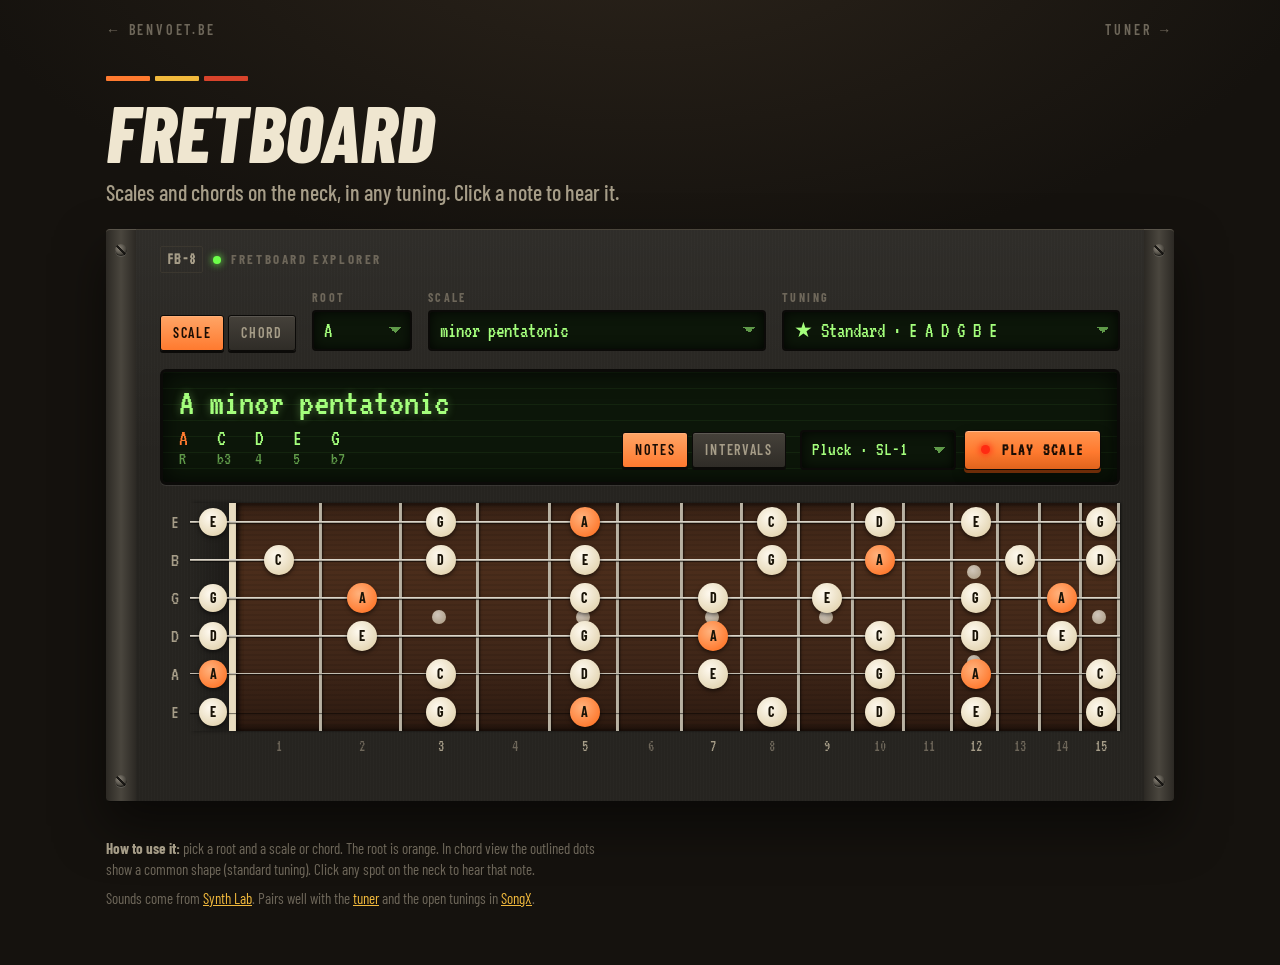
==== fretboard/index.html @ 1228a7b5 "Add Tuner and Fretboard explorer; link them from the rack and SongX - tuner/: TU-6 mic tuner with ne" ====
<!doctype html>
<html lang="en">
<head>
  <meta charset="utf-8" />
  <meta name="viewport" content="width=device-width, initial-scale=1" />
  <title>Fretboard — Ben Voet</title>
  <meta name="description" content="Scales and chords on a guitar neck, in any tuning. Click a note to hear it, play the scale or strum the chord." />
  <meta name="theme-color" content="#15120e" />
  <link rel="icon" href="data:image/svg+xml,%3Csvg xmlns='http://www.w3.org/2000/svg' viewBox='0 0 32 32'%3E%3Crect width='32' height='32' rx='6' fill='%2315120e'/%3E%3Cpath d='M4 22 L11 8 L11 22 L18 8 L18 22 L25 8' fill='none' stroke='%23ff7a2f' stroke-width='3' stroke-linejoin='round'/%3E%3C/svg%3E" />
  <link rel="preconnect" href="https://fonts.googleapis.com" />
  <link rel="preconnect" href="https://fonts.gstatic.com" crossorigin />
  <link href="https://fonts.googleapis.com/css2?family=Barlow+Condensed:ital,wght@0,500;0,600;0,700;1,700;1,800&family=VT323&display=swap" rel="stylesheet" />
  <link rel="stylesheet" href="../css/tools.css" />
  <link rel="stylesheet" href="../css/fretboard.css" />
</head>
<body>
  <div class="room">
    <header class="top">
      <a href="../">← benvoet.be</a>
      <a href="../tuner/">Tuner →</a>
    </header>

    <section class="intro">
      <div class="stripes" aria-hidden="true"><i></i><i></i><i></i></div>
      <h1 class="intro__title">Fretboard</h1>
      <p class="intro__lead">Scales and chords on the neck, in any tuning. Click a note to hear it.</p>
    </section>

    <div class="device">
      <div class="ear" aria-hidden="true"><i></i><i></i></div>
      <div class="device__face">
        <div class="device__label">
          <span class="device__model">FB-8</span>
          <span class="led is-on" aria-hidden="true"></span>
          <span>Fretboard explorer</span>
        </div>

        <div class="controls">
          <div class="seg" role="group" aria-label="Show">
            <button type="button" class="chip" data-mode="scale" aria-pressed="true">Scale</button>
            <button type="button" class="chip" data-mode="chord" aria-pressed="false">Chord</button>
          </div>
          <label class="field">
            <span class="field__label">Root</span>
            <select class="select" id="root"></select>
          </label>
          <label class="field field--grow">
            <span class="field__label" id="type-label">Scale</span>
            <select class="select" id="type"></select>
          </label>
          <label class="field field--grow">
            <span class="field__label">Tuning</span>
            <select class="select" id="tuning"></select>
          </label>
        </div>

        <div class="readout">
          <div class="readout__main">
            <h2 class="readout__name" id="name">A minor pentatonic</h2>
            <table class="readout__notes" aria-label="Notes and intervals">
              <tbody>
                <tr id="row-notes"></tr>
                <tr id="row-ivs"></tr>
              </tbody>
            </table>
          </div>
          <div class="readout__side">
            <div class="seg" role="group" aria-label="Labels on the neck">
              <button type="button" class="chip" data-labels="notes" aria-pressed="true">Notes</button>
              <button type="button" class="chip" data-labels="intervals" aria-pressed="false">Intervals</button>
            </div>
            <div class="play">
              <select class="select select--small" id="sound" aria-label="Sound"></select>
              <button type="button" class="power-btn power-btn--small" id="play">
                <span class="power-btn__led" aria-hidden="true"></span>
                <span id="play-text">Play</span>
              </button>
            </div>
          </div>
        </div>

        <div class="neck-scroll" id="neck-scroll">
          <div class="neck" id="neck" role="group" aria-label="Guitar neck"></div>
        </div>
        <p class="neck-hint" aria-hidden="true">← Swipe the neck →</p>

        <div class="extras">
          <section class="diatonic" id="diatonic" aria-labelledby="diatonic-title">
            <h3 class="extras__title" id="diatonic-title">Chords in this key</h3>
            <div class="diatonic__chips" id="diatonic-chips"></div>
          </section>
          <section class="shape" id="shape" aria-labelledby="shape-title" hidden>
            <h3 class="extras__title" id="shape-title">Common shape</h3>
            <div class="shape__body">
              <div id="shape-svg"></div>
              <p class="shape__note" id="shape-note"></p>
            </div>
          </section>
        </div>
      </div>
      <div class="ear" aria-hidden="true"><i></i><i></i></div>
    </div>

    <footer class="foot">
      <p>
        <strong>How to use it:</strong> pick a root and a scale or chord. The root is orange.
        In chord view the outlined dots show a common shape (standard tuning).
        Click any spot on the neck to hear that note.
      </p>
      <p>
        Sounds come from <a href="../lab/">Synth Lab</a>. Pairs well with the <a href="../tuner/">tuner</a>
        and the open tunings in <a href="../songx/">SongX</a>.
      </p>
    </footer>
  </div>

  <script type="module" src="../js/fretboard.js"></script>
</body>
</html>
---- css/tools.css ----
/* ───────────────────────────────────────────────────────────────────────
   Shared base for the small tool pages (tuner/, fretboard/).
   Same palette and materials as the landing page and Synth Lab.
   ─────────────────────────────────────────────────────────────────────── */

:root {
  --room: #15120e;
  --panel: #262420;
  --panel-2: #2e2b26;
  --edge: #3b372f;
  --ink: #efe6d0;
  --ink-dim: #a69d88;
  --ink-faint: #6e675a;
  --orange: #ff7a2f;
  --mustard: #f1b93c;
  --red: #d8432b;
  --green: #6dff4a;
  --lcd-bg: #0c1609;
  --lcd-fg: #a4ff7c;
  --lcd-dim: #5f9a49;
  --metal-1: #4a463e;
  --metal-2: #2c2924;
  --font-panel: 'Barlow Condensed', 'Arial Narrow', 'Roboto Condensed', sans-serif;
  --font-lcd: 'VT323', ui-monospace, 'Consolas', monospace;
  color-scheme: dark;
}

*,
*::before,
*::after {
  box-sizing: border-box;
}

html {
  -webkit-text-size-adjust: 100%;
}

body {
  margin: 0;
  min-height: 100vh;
  background:
    radial-gradient(1000px 520px at 50% -10%, #2c241b 0%, transparent 70%),
    var(--room);
  color: var(--ink);
  font-family: var(--font-panel);
  font-size: 17px;
  line-height: 1.4;
}

button,
select {
  font: inherit;
}

a {
  color: var(--mustard);
}

.sr-only {
  position: absolute;
  width: 1px;
  height: 1px;
  overflow: hidden;
  clip: rect(0 0 0 0);
  white-space: nowrap;
}

.room {
  max-width: 1100px;
  margin: 0 auto;
  padding: 20px 16px 48px;
}

.top {
  display: flex;
  justify-content: space-between;
  gap: 16px;
}

.top a {
  color: var(--ink-faint);
  font-size: 14px;
  font-weight: 600;
  letter-spacing: 0.2em;
  text-decoration: none;
  text-transform: uppercase;
}

.top a:hover,
.top a:focus-visible {
  color: var(--ink);
}

/* ── Intro ─────────────────────────────────────────────────────────── */

.intro {
  padding: 36px 0 22px;
}

.stripes {
  display: flex;
  gap: 5px;
  margin-bottom: 12px;
}

.stripes i {
  width: 44px;
  height: 5px;
  border-radius: 1px;
}

.stripes i:nth-child(1) { background: var(--orange); }
.stripes i:nth-child(2) { background: var(--mustard); }
.stripes i:nth-child(3) { background: var(--red); }

.intro__title {
  margin: 0;
  font-size: clamp(44px, 9vw, 80px);
  font-style: italic;
  font-weight: 800;
  line-height: 0.95;
  text-transform: uppercase;
}

.intro__lead {
  margin: 8px 0 0;
  color: var(--ink-dim);
  font-size: 22px;
  font-weight: 500;
}

/* ── Rack unit ─────────────────────────────────────────────────────── */

.device {
  display: flex;
  border-radius: 4px;
  box-shadow: 0 24px 50px rgba(0, 0, 0, 0.5);
}

.ear {
  flex: 0 0 30px;
  display: flex;
  flex-direction: column;
  justify-content: space-between;
  align-items: center;
  padding: 14px 0;
  background: linear-gradient(90deg, var(--metal-2), var(--metal-1) 50%, var(--metal-2));
  border-top: 1px solid #5a554b;
  border-bottom: 1px solid #0b0a08;
}

.ear:first-child { border-radius: 4px 0 0 4px; }
.ear:last-child { border-radius: 0 4px 4px 0; }

.ear i {
  width: 12px;
  height: 12px;
  border-radius: 50%;
  background:
    linear-gradient(45deg, transparent 44%, #1a1815 44% 56%, transparent 56%),
    radial-gradient(circle at 35% 35%, #8b857a, #3d3a33 70%);
  box-shadow: 0 1px 0 rgba(255, 255, 255, 0.12), inset 0 -1px 1px rgba(0, 0, 0, 0.5);
}

.device__face {
  flex: 1;
  min-width: 0;
  padding: 16px 24px 24px;
  background:
    linear-gradient(180deg, rgba(255, 255, 255, 0.045), transparent 40%),
    repeating-linear-gradient(90deg, rgba(255, 255, 255, 0.012) 0 1px, transparent 1px 3px),
    var(--panel);
  border-top: 1px solid #4a453b;
  border-bottom: 1px solid #0b0a08;
}

.device__label {
  display: flex;
  align-items: center;
  gap: 10px;
  margin-bottom: 16px;
  color: var(--ink-faint);
  font-size: 13px;
  font-weight: 700;
  letter-spacing: 0.2em;
  text-transform: uppercase;
}

.device__model {
  padding: 1px 6px;
  border: 1px solid var(--edge);
  border-radius: 2px;
  color: var(--ink-dim);
  font-family: var(--font-lcd);
  font-size: 16px;
  letter-spacing: 0.08em;
}

.led {
  width: 8px;
  height: 8px;
  flex: none;
  border-radius: 50%;
  background: #3a1a12;
}

.led.is-on {
  background: var(--green);
  box-shadow: 0 0 6px 2px rgba(109, 255, 74, 0.5);
}

/* ── Controls ──────────────────────────────────────────────────────── */

.power-btn {
  display: inline-flex;
  align-items: center;
  gap: 12px;
  min-height: 48px;
  padding: 8px 22px;
  border: 1px solid #0b0a08;
  border-radius: 4px;
  background: linear-gradient(180deg, #ff9550, var(--orange) 55%, #e0631c);
  box-shadow:
    0 1px 0 rgba(255, 255, 255, 0.35) inset,
    0 4px 0 #6d2c08,
    0 8px 18px rgba(0, 0, 0, 0.45);
  color: #1a0d04;
  font-size: 18px;
  font-weight: 700;
  letter-spacing: 0.14em;
  text-transform: uppercase;
  cursor: pointer;
  transition: transform 60ms, box-shadow 60ms;
}

.power-btn:hover {
  background: linear-gradient(180deg, #ffa566, #ff8a45 55%, #ea6d24);
}

.power-btn:active {
  transform: translateY(3px);
  box-shadow:
    0 1px 0 rgba(255, 255, 255, 0.35) inset,
    0 1px 0 #6d2c08,
    0 3px 8px rgba(0, 0, 0, 0.45);
}

.power-btn__led {
  width: 9px;
  height: 9px;
  border-radius: 50%;
  background: #3a1a12;
}

.power-btn[aria-pressed='true'] .power-btn__led {
  background: #ff2a12;
  box-shadow: 0 0 6px 2px rgba(255, 42, 18, 0.7);
}

.chip {
  min-height: 36px;
  padding: 4px 12px;
  border: 1px solid #0b0a08;
  border-radius: 3px;
  background: linear-gradient(180deg, #45413a, #2f2c27);
  box-shadow: 0 1px 0 rgba(255, 255, 255, 0.12) inset, 0 2px 0 #0b0a08;
  color: var(--ink-dim);
  font: 600 14px var(--font-panel);
  letter-spacing: 0.12em;
  text-transform: uppercase;
  cursor: pointer;
}

.chip:hover {
  color: var(--ink);
}

.chip:active {
  transform: translateY(1px);
}

.chip.is-on,
.chip[aria-pressed='true'] {
  color: #1a0d04;
  background: linear-gradient(180deg, #ffa566, var(--orange));
}

.field {
  display: flex;
  flex-direction: column;
  gap: 4px;
  min-width: 0;
}

.field__label {
  color: var(--ink-faint);
  font-size: 12px;
  font-weight: 700;
  letter-spacing: 0.2em;
  text-transform: uppercase;
}

.select {
  min-height: 40px;
  max-width: 100%;
  padding: 4px 30px 4px 10px;
  border: 2px solid #0b0a08;
  border-radius: 4px;
  background:
    linear-gradient(45deg, transparent 50%, var(--lcd-dim) 50%) calc(100% - 15px) 50% / 6px 6px no-repeat,
    linear-gradient(-45deg, transparent 50%, var(--lcd-dim) 50%) calc(100% - 9px) 50% / 6px 6px no-repeat,
    var(--lcd-bg);
  box-shadow: inset 0 0 12px rgba(0, 0, 0, 0.8);
  color: var(--lcd-fg);
  font-family: var(--font-lcd);
  font-size: 21px;
  appearance: none;
  cursor: pointer;
}

.select option,
.select optgroup {
  background: #0c1609;
  color: var(--lcd-fg);
}

.chip:focus-visible,
.power-btn:focus-visible,
.select:focus-visible,
button:focus-visible,
a:focus-visible {
  outline: 2px solid var(--mustard);
  outline-offset: 2px;
}

/* ── Footer ────────────────────────────────────────────────────────── */

.foot {
  margin-top: 36px;
  color: var(--ink-faint);
  font-size: 15px;
}

.foot p {
  max-width: 70ch;
  margin: 0 0 8px;
}

.foot strong {
  color: var(--ink-dim);
}

@media (max-width: 600px) {
  .ear {
    flex-basis: 16px;
  }

  .ear i {
    width: 8px;
    height: 8px;
  }

  .device__face {
    padding: 14px 14px 18px;
  }
}

@media (prefers-reduced-motion: reduce) {
  *,
  *::before,
  *::after {
    transition: none !important;
    animation: none !important;
  }
}
---- css/fretboard.css ----
/* FB-8 fretboard explorer. */

.controls {
  display: flex;
  flex-wrap: wrap;
  align-items: flex-end;
  gap: 12px 16px;
}

.field--grow {
  flex: 1 1 200px;
}

.seg {
  display: flex;
  gap: 4px;
}

.select--small {
  min-height: 40px;
  font-size: 19px;
}

/* ── Readout ───────────────────────────────────────────────────────── */

.readout {
  display: flex;
  flex-wrap: wrap;
  justify-content: space-between;
  align-items: flex-end;
  gap: 14px 24px;
  margin: 18px 0 14px;
  padding: 12px 16px;
  border: 3px solid #0b0a08;
  border-radius: 6px;
  background:
    linear-gradient(rgba(140, 255, 110, 0.06) 1px, transparent 1px) 0 0 / 100% 16px,
    var(--lcd-bg);
  box-shadow: inset 0 0 22px rgba(0, 0, 0, 0.8), 0 1px 0 rgba(255, 255, 255, 0.08);
  font-family: var(--font-lcd);
}

.readout__main {
  min-width: 0;
}

.readout__name {
  margin: 0 0 4px;
  color: var(--lcd-fg);
  font-size: clamp(28px, 4vw, 38px);
  font-weight: 400;
  line-height: 1;
  text-shadow: 0 0 8px rgba(164, 255, 124, 0.4);
}

.readout__notes {
  border-collapse: collapse;
  font-size: 22px;
}

.readout__notes td {
  min-width: 38px;
  padding: 0 8px 0 0;
  color: var(--lcd-fg);
  line-height: 1.1;
}

#row-ivs td {
  color: var(--lcd-dim);
  font-size: 18px;
}

.readout__notes td.is-root {
  color: var(--orange);
}

.readout__side {
  display: flex;
  flex-wrap: wrap;
  align-items: center;
  gap: 10px 14px;
}

.play {
  display: flex;
  gap: 8px;
  align-items: center;
}

.power-btn--small {
  min-height: 40px;
  white-space: nowrap;
  padding: 6px 16px;
  font-size: 16px;
  box-shadow:
    0 1px 0 rgba(255, 255, 255, 0.35) inset,
    0 3px 0 #6d2c08,
    0 6px 12px rgba(0, 0, 0, 0.4);
}

.power-btn--small .power-btn__led {
  background: #ff2a12;
  box-shadow: 0 0 6px 2px rgba(255, 42, 18, 0.7);
}

/* ── Neck ──────────────────────────────────────────────────────────── */

.neck-scroll {
  overflow-x: auto;
  margin: 0 -6px;
  padding: 4px 6px 10px;
  scrollbar-color: var(--edge) transparent;
}

.neck {
  display: grid;
  grid-template-rows: repeat(6, 38px) 24px;
  min-width: 880px;
}

.neck__board {
  grid-row: 1 / 7;
  grid-column: 3 / -1;
  border-radius: 0 3px 3px 0;
  background:
    repeating-linear-gradient(0deg, rgba(0, 0, 0, 0.08) 0 2px, transparent 2px 5px),
    linear-gradient(180deg, #3a2316, #4b2d1b 30%, #3f2618 70%, #2d1a10);
  box-shadow: inset 0 3px 6px rgba(0, 0, 0, 0.5), inset 0 -3px 6px rgba(0, 0, 0, 0.5);
}

.neck__nut {
  grid-row: 1 / 7;
  grid-column: 2;
  border-right: 7px solid #e8dcc0;
  background: linear-gradient(90deg, transparent, rgba(0, 0, 0, 0.25));
  box-shadow: 3px 0 4px rgba(0, 0, 0, 0.45);
}

.neck__fret {
  grid-row: 1 / 7;
  display: flex;
  flex-direction: column;
  justify-content: center;
  align-items: center;
  gap: 76px;
  border-right: 3px solid #b9b2a3;
  box-shadow: 1px 0 2px rgba(0, 0, 0, 0.6);
}

.neck__fret i {
  width: 14px;
  height: 14px;
  border-radius: 50%;
  background: radial-gradient(circle at 40% 35%, #fffaf0, #d9cfb8 70%);
  opacity: 0.75;
}

.neck__string {
  grid-column: 2 / -1;
  align-self: center;
  height: var(--gauge);
  background: linear-gradient(180deg, #f4efe4, #8f897c);
  box-shadow: 0 1px 1px rgba(0, 0, 0, 0.6);
  pointer-events: none;
}

.neck__open {
  grid-column: 1;
  display: grid;
  place-items: center;
  color: var(--ink-dim);
  font-family: var(--font-lcd);
  font-size: 20px;
}

.neck__num {
  grid-row: 7;
  padding-top: 4px;
  color: var(--ink-faint);
  font-family: var(--font-lcd);
  font-size: 16px;
  text-align: center;
}

.neck__num.is-marked {
  color: var(--ink-dim);
}

/* Each string × fret is a button. */
.spot {
  position: relative;
  z-index: 1;
  display: grid;
  place-items: center;
  min-width: 0;
  padding: 0;
  border: 0;
  background: none;
  cursor: pointer;
}

.spot__dot {
  display: grid;
  place-items: center;
  width: 30px;
  height: 30px;
  border-radius: 50%;
  color: #1a1408;
  font-family: var(--font-panel);
  font-size: 14px;
  font-weight: 700;
  line-height: 1;
  opacity: 0;
  transform: scale(0.6);
  transition: transform 0.12s ease, opacity 0.12s ease;
}

.spot:hover .spot__dot {
  opacity: 0.35;
  transform: scale(0.7);
  background: var(--ink);
}

.spot.is-in .spot__dot {
  opacity: 1;
  transform: none;
  background: radial-gradient(circle at 40% 35%, #fffaf0, #e4d6b4 75%);
  box-shadow: 0 2px 4px rgba(0, 0, 0, 0.55);
}

.spot.is-root .spot__dot {
  background: radial-gradient(circle at 40% 35%, #ffb27d, var(--orange) 75%);
}

.spot.is-shape .spot__dot {
  box-shadow: 0 0 0 3px #0b0a08, 0 0 0 6px var(--mustard), 0 2px 6px rgba(0, 0, 0, 0.6);
}

.spot--open .spot__dot {
  width: 28px;
  height: 28px;
}

.spot.is-playing .spot__dot {
  animation: ping 0.6s ease-out;
}

@keyframes ping {
  0% { box-shadow: 0 0 0 0 rgba(109, 255, 74, 0.9); transform: scale(1.25); }
  100% { box-shadow: 0 0 0 14px rgba(109, 255, 74, 0); transform: none; }
}

.spot:focus-visible {
  outline: none;
}

.spot:focus-visible .spot__dot {
  opacity: 1;
  outline: 2px solid var(--mustard);
  outline-offset: 2px;
}

.neck-hint {
  display: none;
  margin: 0;
  color: var(--ink-faint);
  font-size: 13px;
  font-weight: 700;
  letter-spacing: 0.2em;
  text-align: center;
  text-transform: uppercase;
}

/* ── Extras ────────────────────────────────────────────────────────── */

.extras {
  display: flex;
  flex-wrap: wrap;
  gap: 18px 32px;
  margin-top: 12px;
}

.extras__title {
  margin: 0 0 8px;
  color: var(--ink-faint);
  font-size: 13px;
  font-weight: 700;
  letter-spacing: 0.2em;
  text-transform: uppercase;
}

.diatonic[hidden],
.shape[hidden] {
  display: none;
}

.diatonic__chips {
  display: flex;
  flex-wrap: wrap;
  gap: 6px;
}

.dia {
  display: inline-flex;
  align-items: baseline;
  gap: 6px;
  color: var(--ink);
  font-size: 17px;
  letter-spacing: 0.04em;
  text-transform: none;
}

.dia__roman {
  color: var(--mustard);
  font-family: var(--font-lcd);
  font-size: 18px;
}

.shape__body {
  display: flex;
  align-items: center;
  gap: 16px;
}

.shape__note {
  max-width: 34ch;
  margin: 0;
  color: var(--ink-dim);
}

/* Chord diagram from songx/js/chords.js */
.chord-svg {
  display: block;
  padding: 4px;
  border-radius: 4px;
  background: #efe6d0;
}

.chord-svg .fret,
.chord-svg .string {
  stroke: #6e675a;
  stroke-width: 1;
}

.chord-svg .nut {
  fill: #1a1408;
}

.chord-svg .dot {
  fill: #d0581d;
}

.chord-svg .open {
  fill: none;
  stroke: #1a1408;
  stroke-width: 1.4;
}

.chord-svg .mark,
.chord-svg .pos,
.chord-svg .tuning {
  fill: #4a453b;
  font-family: var(--font-panel);
  font-size: 12px;
  font-weight: 700;
}

.chord-svg .mark {
  font-size: 14px;
}

@media (max-width: 600px) {
  .readout {
    padding: 10px 12px;
  }

  .readout__side {
    width: 100%;
    justify-content: space-between;
  }

  .neck {
    grid-template-rows: repeat(6, 34px) 22px;
    min-width: 720px;
  }

  .neck-hint {
    display: block;
  }

  .neck__fret {
    gap: 68px;
  }

  .spot__dot {
    width: 26px;
    height: 26px;
    font-size: 13px;
  }
}
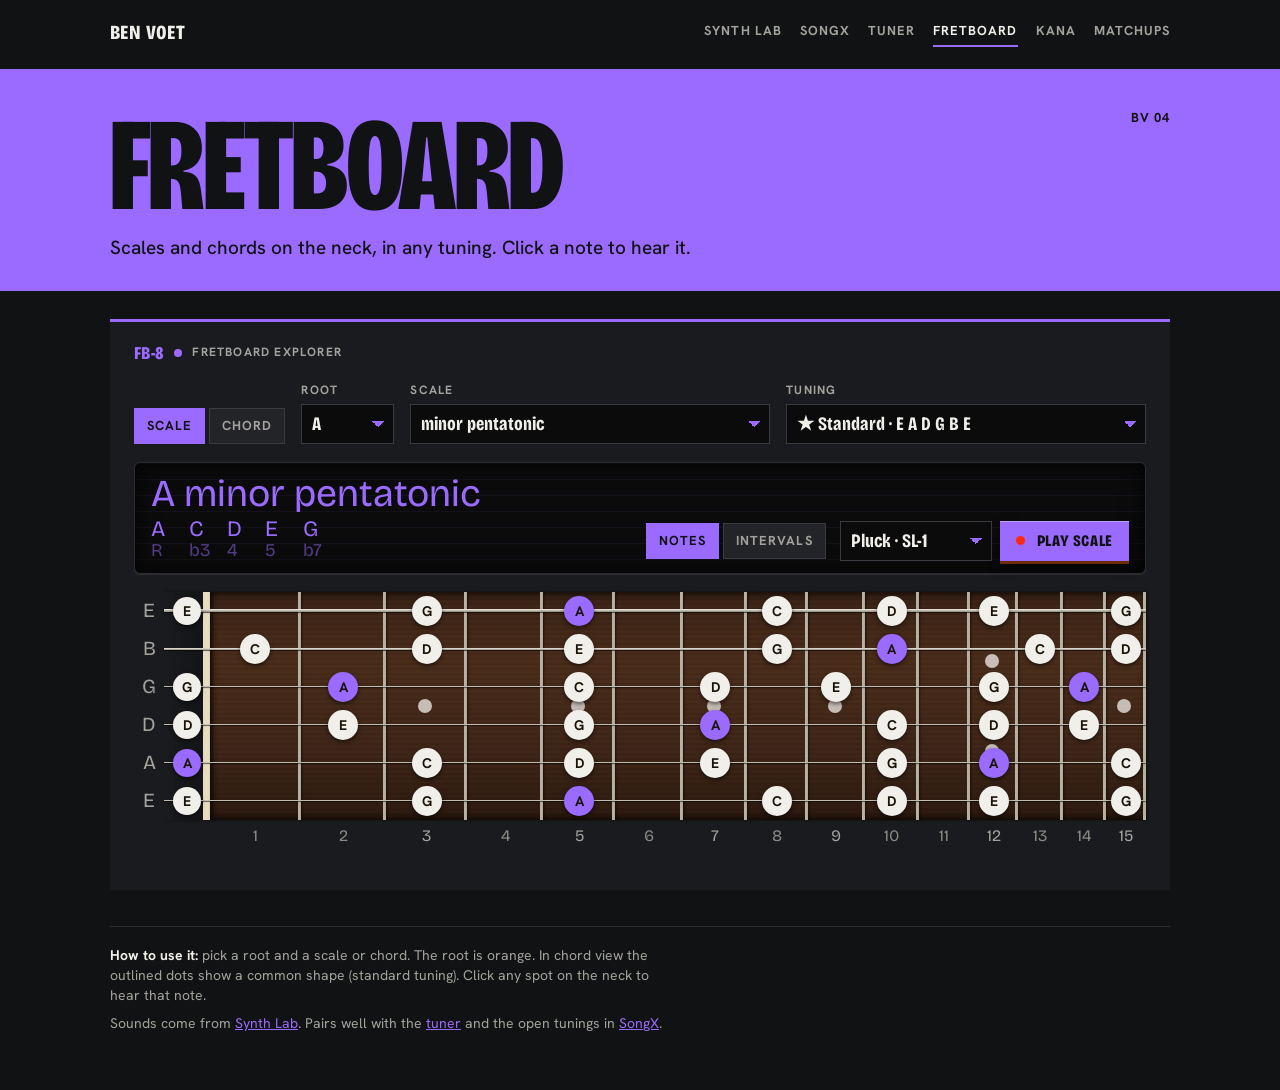
==== commit 1eea2e8e: "Redesign the whole site as a loud label catalogue Landing page: a numbered index of the six tools in" ====
--- a/fretboard/index.html
+++ b/fretboard/index.html
@@ -5,25 +5,33 @@
   <meta name="viewport" content="width=device-width, initial-scale=1" />
   <title>Fretboard — Ben Voet</title>
   <meta name="description" content="Scales and chords on a guitar neck, in any tuning. Click a note to hear it, play the scale or strum the chord." />
-  <meta name="theme-color" content="#15120e" />
+  <meta name="theme-color" content="#111214" />
   <link rel="icon" href="data:image/svg+xml,%3Csvg xmlns='http://www.w3.org/2000/svg' viewBox='0 0 32 32'%3E%3Crect width='32' height='32' rx='6' fill='%2315120e'/%3E%3Cpath d='M4 22 L11 8 L11 22 L18 8 L18 22 L25 8' fill='none' stroke='%23ff7a2f' stroke-width='3' stroke-linejoin='round'/%3E%3C/svg%3E" />
   <link rel="preconnect" href="https://fonts.googleapis.com" />
   <link rel="preconnect" href="https://fonts.gstatic.com" crossorigin />
-  <link href="https://fonts.googleapis.com/css2?family=Barlow+Condensed:ital,wght@0,500;0,600;0,700;1,700;1,800&family=VT323&display=swap" rel="stylesheet" />
-  <link rel="stylesheet" href="../css/tools.css" />
-  <link rel="stylesheet" href="../css/fretboard.css" />
+  <link href="https://fonts.googleapis.com/css2?family=Bricolage+Grotesque:opsz,wdth,wght@12..96,75..100,400..800&family=Hanken+Grotesk:wght@300..700&display=swap" rel="stylesheet" />
+  <link rel="stylesheet" href="../css/site.css?v=20261128a" />
+  <link rel="stylesheet" href="../css/tools.css?v=20261128a" />
+  <link rel="stylesheet" href="../css/fretboard.css?v=20261128a" />
 </head>
-<body>
+<body class="t-fret">
   <div class="room">
-    <header class="top">
-      <a href="../">← benvoet.be</a>
-      <a href="../tuner/">Tuner →</a>
+    <header class="site-bar">
+      <a class="site-bar__home" href="../">Ben Voet</a>
+      <nav class="site-bar__tools" aria-label="Tools">
+        <a class="t-lab" href="../lab/">Synth Lab</a>
+        <a class="t-songx" href="../songx/">SongX</a>
+        <a class="t-tuner" href="../tuner/">Tuner</a>
+        <a class="t-fret" href="../fretboard/" aria-current="page">Fretboard</a>
+        <a class="t-kana" href="../kana/">Kana</a>
+        <a class="t-lol" href="../lol/">Matchups</a>
+      </nav>
     </header>
 
-    <section class="intro">
-      <div class="stripes" aria-hidden="true"><i></i><i></i><i></i></div>
-      <h1 class="intro__title">Fretboard</h1>
-      <p class="intro__lead">Scales and chords on the neck, in any tuning. Click a note to hear it.</p>
+    <section class="band">
+      <h1 class="band__title">Fretboard</h1>
+      <span class="band__no" aria-hidden="true">BV 04</span>
+      <p class="band__lead">Scales and chords on the neck, in any tuning. Click a note to hear it.</p>
     </section>
 
     <div class="device">
--- a/css/site.css
+++ b/css/site.css
@@ -0,0 +1,155 @@
+/* ───────────────────────────────────────────────────────────────────────
+   Shared by every tool page: tokens, the site bar with the tool switcher,
+   and the colour band that opens each page. Each page sets its catalogue
+   colour with a t-<tool> class on <body>. The landing page has its own
+   stylesheet (css/home.css) with the same tokens.
+   ─────────────────────────────────────────────────────────────────────── */
+
+:root {
+  --ground: #111214;
+  --surface: #1a1b1e;
+  --surface-2: #232428;
+  --ink: #f1efe9;
+  --muted: #a3a29c;
+  --faint: #8a8984;
+  --rule: #2c2d30;
+  --black: #111214;
+  --good: #35d07f;
+  --bad: #ff4b3e;
+
+  --display: 'Bricolage Grotesque', 'Hanken Grotesk', Arial, sans-serif;
+  --font: 'Hanken Grotesk', 'Helvetica Neue', Arial, sans-serif;
+  --ease: cubic-bezier(0.16, 1, 0.3, 1);
+
+  --c: #ff5a1f;
+  color-scheme: dark;
+  scrollbar-color: #3a3b3f var(--ground);
+}
+
+/* Catalogue colours, one per tool (same as the landing page). */
+.t-lab { --c: #ff5a1f; }
+.t-songx { --c: #f2c230; }
+.t-tuner { --c: #35d07f; }
+.t-fret { --c: #9b6bff; }
+.t-kana { --c: #ff4f9a; }
+.t-lol { --c: #22c3d6; }
+
+::selection {
+  background: var(--c);
+  color: var(--black);
+}
+
+/* ── Site bar: home + tool switcher ──────────────────────────────────── */
+
+.site-bar {
+  display: flex;
+  align-items: center;
+  justify-content: space-between;
+  gap: 12px 24px;
+  padding: 18px 0;
+  font-family: var(--font);
+}
+
+.site-bar__home {
+  flex: none;
+  color: var(--ink);
+  font-family: var(--display);
+  font-size: 20px;
+  font-weight: 800;
+  font-stretch: 75%;
+  letter-spacing: 0.02em;
+  text-decoration: none;
+  text-transform: uppercase;
+}
+
+.site-bar__tools {
+  display: flex;
+  gap: 4px 18px;
+  min-width: 0;
+  overflow-x: auto;
+  scrollbar-width: none;
+}
+
+.site-bar__tools a {
+  flex: none;
+  padding: 4px 0;
+  color: var(--muted);
+  font-size: 13px;
+  font-weight: 700;
+  letter-spacing: 0.08em;
+  text-decoration: none;
+  text-transform: uppercase;
+  border-bottom: 2px solid transparent;
+  transition: color 160ms var(--ease), border-color 160ms var(--ease);
+}
+
+.site-bar__tools a:hover,
+.site-bar__tools a:focus-visible {
+  color: var(--c);
+}
+
+.site-bar__tools a[aria-current='page'] {
+  color: var(--ink);
+  border-bottom-color: var(--c);
+}
+
+.site-bar a:focus-visible {
+  outline: 2px solid var(--c);
+  outline-offset: 3px;
+}
+
+/* ── Colour band: the page title, flooded in the tool's colour ───────── */
+
+.band {
+  position: relative;
+  margin: 4px 0 28px;
+  padding: clamp(22px, 4vw, 40px) 0 clamp(20px, 3vw, 30px);
+  background: var(--c);
+  color: var(--black);
+  /* Full-bleed colour without causing horizontal scroll. */
+  box-shadow: 0 0 0 100vmax var(--c);
+  clip-path: inset(0 -100vmax);
+}
+
+.band__title {
+  margin: 0;
+  font-family: var(--display);
+  font-size: clamp(56px, 11vw, 132px);
+  font-weight: 800;
+  font-stretch: 75%;
+  line-height: 0.86;
+  letter-spacing: -0.02em;
+  text-transform: uppercase;
+}
+
+.band__no {
+  position: absolute;
+  top: clamp(22px, 4vw, 40px);
+  right: 0;
+  font-family: var(--font);
+  font-size: 13px;
+  font-weight: 700;
+  letter-spacing: 0.08em;
+}
+
+.band__lead {
+  max-width: 60ch;
+  margin: 12px 0 0;
+  font-family: var(--font);
+  font-size: clamp(16px, 1.6vw, 19px);
+  font-weight: 500;
+  line-height: 1.4;
+}
+
+@media (max-width: 600px) {
+  .site-bar {
+    flex-direction: column;
+    align-items: flex-start;
+    gap: 10px;
+  }
+
+  .site-bar__tools {
+    flex-wrap: wrap;
+    max-width: 100%;
+  }
+}
--- a/css/tools.css
+++ b/css/tools.css
@@ -1,28 +1,29 @@
 /* ───────────────────────────────────────────────────────────────────────
-   Shared base for the small tool pages (tuner/, fretboard/).
-   Same palette and materials as the landing page and Synth Lab.
+   Shared base for the small tool pages (tuner/, fretboard/, kana/).
+   Loads after css/site.css. The old variable names are kept so the
+   page stylesheets keep working; they now point at the site tokens:
+   screens are black glass with ink in the page's colour.
    ─────────────────────────────────────────────────────────────────────── */
 
-:root {
-  --room: #15120e;
-  --panel: #262420;
-  --panel-2: #2e2b26;
-  --edge: #3b372f;
-  --ink: #efe6d0;
-  --ink-dim: #a69d88;
-  --ink-faint: #6e675a;
-  --orange: #ff7a2f;
-  --mustard: #f1b93c;
-  --red: #d8432b;
-  --green: #6dff4a;
-  --lcd-bg: #0c1609;
-  --lcd-fg: #a4ff7c;
-  --lcd-dim: #5f9a49;
-  --metal-1: #4a463e;
-  --metal-2: #2c2924;
-  --font-panel: 'Barlow Condensed', 'Arial Narrow', 'Roboto Condensed', sans-serif;
-  --font-lcd: 'VT323', ui-monospace, 'Consolas', monospace;
-  color-scheme: dark;
+/* On body, not :root, so var(--c) picks up the page's t-<tool> colour. */
+body {
+  --room: var(--ground);
+  --panel: var(--surface);
+  --panel-2: var(--surface-2);
+  --edge: #3a3b40;
+  --ink-dim: var(--muted);
+  --ink-faint: var(--faint);
+  --orange: var(--c);
+  --mustard: var(--c);
+  --red: var(--bad);
+  --green: var(--good);
+  --lcd-bg: #0b0b0c;
+  --lcd-fg: var(--c);
+  --lcd-dim: color-mix(in srgb, var(--c) 50%, #0b0b0c);
+  --metal-1: var(--surface-2);
+  --metal-2: var(--surface);
+  --font-panel: var(--font);
+  --font-lcd: var(--display);
 }
 
 *,
@@ -38,13 +39,12 @@
 body {
   margin: 0;
   min-height: 100vh;
-  background:
-    radial-gradient(1000px 520px at 50% -10%, #2c241b 0%, transparent 70%),
-    var(--room);
-  color: var(--ink);
-  font-family: var(--font-panel);
-  font-size: 17px;
-  line-height: 1.4;
+  background: var(--ground);
+  color: var(--ink);
+  font-family: var(--font);
+  font-size: 16px;
+  line-height: 1.45;
+  -webkit-font-smoothing: antialiased;
 }
 
 button,
@@ -53,7 +53,7 @@
 }
 
 a {
-  color: var(--mustard);
+  color: var(--c);
 }
 
 .sr-only {
@@ -68,110 +68,25 @@
 .room {
   max-width: 1100px;
   margin: 0 auto;
-  padding: 20px 16px 48px;
-}
-
-.top {
-  display: flex;
-  justify-content: space-between;
-  gap: 16px;
-}
-
-.top a {
-  color: var(--ink-faint);
-  font-size: 14px;
-  font-weight: 600;
-  letter-spacing: 0.2em;
-  text-decoration: none;
-  text-transform: uppercase;
-}
-
-.top a:hover,
-.top a:focus-visible {
-  color: var(--ink);
-}
-
-/* ── Intro ─────────────────────────────────────────────────────────── */
-
-.intro {
-  padding: 36px 0 22px;
-}
-
-.stripes {
-  display: flex;
-  gap: 5px;
-  margin-bottom: 12px;
-}
-
-.stripes i {
-  width: 44px;
-  height: 5px;
-  border-radius: 1px;
-}
-
-.stripes i:nth-child(1) { background: var(--orange); }
-.stripes i:nth-child(2) { background: var(--mustard); }
-.stripes i:nth-child(3) { background: var(--red); }
-
-.intro__title {
-  margin: 0;
-  font-size: clamp(44px, 9vw, 80px);
-  font-style: italic;
-  font-weight: 800;
-  line-height: 0.95;
-  text-transform: uppercase;
-}
-
-.intro__lead {
-  margin: 8px 0 0;
-  color: var(--ink-dim);
-  font-size: 22px;
-  font-weight: 500;
-}
-
-/* ── Rack unit ─────────────────────────────────────────────────────── */
+  padding: 0 20px 48px;
+}
+
+/* ── The tool panel ────────────────────────────────────────────────── */
 
 .device {
   display: flex;
-  border-radius: 4px;
-  box-shadow: 0 24px 50px rgba(0, 0, 0, 0.5);
 }
 
 .ear {
-  flex: 0 0 30px;
-  display: flex;
-  flex-direction: column;
-  justify-content: space-between;
-  align-items: center;
-  padding: 14px 0;
-  background: linear-gradient(90deg, var(--metal-2), var(--metal-1) 50%, var(--metal-2));
-  border-top: 1px solid #5a554b;
-  border-bottom: 1px solid #0b0a08;
-}
-
-.ear:first-child { border-radius: 4px 0 0 4px; }
-.ear:last-child { border-radius: 0 4px 4px 0; }
-
-.ear i {
-  width: 12px;
-  height: 12px;
-  border-radius: 50%;
-  background:
-    linear-gradient(45deg, transparent 44%, #1a1815 44% 56%, transparent 56%),
-    radial-gradient(circle at 35% 35%, #8b857a, #3d3a33 70%);
-  box-shadow: 0 1px 0 rgba(255, 255, 255, 0.12), inset 0 -1px 1px rgba(0, 0, 0, 0.5);
+  display: none;
 }
 
 .device__face {
   flex: 1;
   min-width: 0;
-  padding: 16px 24px 24px;
-  background:
-    linear-gradient(180deg, rgba(255, 255, 255, 0.045), transparent 40%),
-    repeating-linear-gradient(90deg, rgba(255, 255, 255, 0.012) 0 1px, transparent 1px 3px),
-    var(--panel);
-  border-top: 1px solid #4a453b;
-  border-bottom: 1px solid #0b0a08;
+  padding: 18px 24px 24px;
+  background: var(--surface);
+  border-top: 3px solid var(--c);
 }
 
 .device__label {
@@ -179,21 +94,20 @@
   align-items: center;
   gap: 10px;
   margin-bottom: 16px;
-  color: var(--ink-faint);
-  font-size: 13px;
+  color: var(--muted);
+  font-size: 12px;
   font-weight: 700;
-  letter-spacing: 0.2em;
+  letter-spacing: 0.1em;
   text-transform: uppercase;
 }
 
 .device__model {
-  padding: 1px 6px;
-  border: 1px solid var(--edge);
-  border-radius: 2px;
-  color: var(--ink-dim);
-  font-family: var(--font-lcd);
-  font-size: 16px;
-  letter-spacing: 0.08em;
+  color: var(--c);
+  font-family: var(--display);
+  font-size: 18px;
+  font-weight: 800;
+  font-stretch: 75%;
+  letter-spacing: 0.02em;
 }
 
 .led {
@@ -201,12 +115,17 @@
   height: 8px;
   flex: none;
   border-radius: 50%;
-  background: #3a1a12;
+  background: #3a3b40;
 }
 
 .led.is-on {
-  background: var(--green);
-  box-shadow: 0 0 6px 2px rgba(109, 255, 74, 0.5);
+  background: var(--c);
+}
+
+/* Readouts use the condensed display face. */
+.screen,
+.select {
+  font-stretch: 75%;
 }
 
 /* ── Controls ──────────────────────────────────────────────────────── */
@@ -217,62 +136,57 @@
   gap: 12px;
   min-height: 48px;
   padding: 8px 22px;
-  border: 1px solid #0b0a08;
-  border-radius: 4px;
-  background: linear-gradient(180deg, #ff9550, var(--orange) 55%, #e0631c);
-  box-shadow:
-    0 1px 0 rgba(255, 255, 255, 0.35) inset,
-    0 4px 0 #6d2c08,
-    0 8px 18px rgba(0, 0, 0, 0.45);
-  color: #1a0d04;
-  font-size: 18px;
-  font-weight: 700;
-  letter-spacing: 0.14em;
+  border: 0;
+  border-radius: 0;
+  background: var(--c);
+  color: var(--black);
+  font-family: var(--display);
+  font-size: 19px;
+  font-weight: 800;
+  font-stretch: 75%;
+  letter-spacing: 0.04em;
   text-transform: uppercase;
   cursor: pointer;
-  transition: transform 60ms, box-shadow 60ms;
+  transition: transform 90ms var(--ease), filter 160ms;
 }
 
 .power-btn:hover {
-  background: linear-gradient(180deg, #ffa566, #ff8a45 55%, #ea6d24);
+  filter: brightness(1.08);
 }
 
 .power-btn:active {
-  transform: translateY(3px);
-  box-shadow:
-    0 1px 0 rgba(255, 255, 255, 0.35) inset,
-    0 1px 0 #6d2c08,
-    0 3px 8px rgba(0, 0, 0, 0.45);
+  transform: translateY(2px);
 }
 
 .power-btn__led {
   width: 9px;
   height: 9px;
   border-radius: 50%;
-  background: #3a1a12;
+  background: rgba(0, 0, 0, 0.35);
 }
 
 .power-btn[aria-pressed='true'] .power-btn__led {
-  background: #ff2a12;
-  box-shadow: 0 0 6px 2px rgba(255, 42, 18, 0.7);
+  background: var(--black);
+  box-shadow: 0 0 0 3px rgba(0, 0, 0, 0.2);
 }
 
 .chip {
   min-height: 36px;
   padding: 4px 12px;
-  border: 1px solid #0b0a08;
-  border-radius: 3px;
-  background: linear-gradient(180deg, #45413a, #2f2c27);
-  box-shadow: 0 1px 0 rgba(255, 255, 255, 0.12) inset, 0 2px 0 #0b0a08;
-  color: var(--ink-dim);
-  font: 600 14px var(--font-panel);
-  letter-spacing: 0.12em;
+  border: 1px solid #3a3b40;
+  border-radius: 0;
+  background: var(--surface-2);
+  color: var(--muted);
+  font: 700 13px var(--font);
+  letter-spacing: 0.08em;
   text-transform: uppercase;
   cursor: pointer;
+  transition: color 120ms, border-color 120ms;
 }
 
 .chip:hover {
   color: var(--ink);
+  border-color: var(--muted);
 }
 
 .chip:active {
@@ -281,8 +195,9 @@
 
 .chip.is-on,
 .chip[aria-pressed='true'] {
-  color: #1a0d04;
-  background: linear-gradient(180deg, #ffa566, var(--orange));
+  border-color: var(--c);
+  background: var(--c);
+  color: var(--black);
 }
 
 .field {
@@ -293,10 +208,10 @@
 }
 
 .field__label {
-  color: var(--ink-faint);
+  color: var(--muted);
   font-size: 12px;
   font-weight: 700;
-  letter-spacing: 0.2em;
+  letter-spacing: 0.1em;
   text-transform: uppercase;
 }
 
@@ -304,24 +219,28 @@
   min-height: 40px;
   max-width: 100%;
   padding: 4px 30px 4px 10px;
-  border: 2px solid #0b0a08;
-  border-radius: 4px;
+  border: 1px solid #3a3b40;
+  border-radius: 0;
   background:
-    linear-gradient(45deg, transparent 50%, var(--lcd-dim) 50%) calc(100% - 15px) 50% / 6px 6px no-repeat,
-    linear-gradient(-45deg, transparent 50%, var(--lcd-dim) 50%) calc(100% - 9px) 50% / 6px 6px no-repeat,
-    var(--lcd-bg);
-  box-shadow: inset 0 0 12px rgba(0, 0, 0, 0.8);
-  color: var(--lcd-fg);
-  font-family: var(--font-lcd);
-  font-size: 21px;
+    linear-gradient(45deg, transparent 50%, var(--c) 50%) calc(100% - 15px) 50% / 6px 6px no-repeat,
+    linear-gradient(-45deg, transparent 50%, var(--c) 50%) calc(100% - 9px) 50% / 6px 6px no-repeat,
+    #0b0b0c;
+  color: var(--ink);
+  font-family: var(--display);
+  font-size: 19px;
+  font-weight: 700;
   appearance: none;
   cursor: pointer;
 }
 
+.select:hover {
+  border-color: var(--muted);
+}
+
 .select option,
 .select optgroup {
-  background: #0c1609;
-  color: var(--lcd-fg);
+  background: #0b0b0c;
+  color: var(--ink);
 }
 
 .chip:focus-visible,
@@ -329,7 +248,7 @@
 .select:focus-visible,
 button:focus-visible,
 a:focus-visible {
-  outline: 2px solid var(--mustard);
+  outline: 2px solid var(--c);
   outline-offset: 2px;
 }
 
@@ -337,8 +256,10 @@
 
 .foot {
   margin-top: 36px;
-  color: var(--ink-faint);
-  font-size: 15px;
+  padding-top: 18px;
+  border-top: 1px solid var(--rule);
+  color: var(--muted);
+  font-size: 14px;
 }
 
 .foot p {
@@ -347,19 +268,10 @@
 }
 
 .foot strong {
-  color: var(--ink-dim);
+  color: var(--ink);
 }
 
 @media (max-width: 600px) {
-  .ear {
-    flex-basis: 16px;
-  }
-
-  .ear i {
-    width: 8px;
-    height: 8px;
-  }
-
   .device__face {
     padding: 14px 14px 18px;
   }
--- a/css/fretboard.css
+++ b/css/fretboard.css
@@ -31,10 +31,10 @@
   gap: 14px 24px;
   margin: 18px 0 14px;
   padding: 12px 16px;
-  border: 3px solid #0b0a08;
+  border: 1px solid #2c2d30;
   border-radius: 6px;
   background:
-    linear-gradient(rgba(140, 255, 110, 0.06) 1px, transparent 1px) 0 0 / 100% 16px,
+    linear-gradient(color-mix(in srgb, var(--c) 6%, transparent) 1px, transparent 1px) 0 0 / 100% 16px,
     var(--lcd-bg);
   box-shadow: inset 0 0 22px rgba(0, 0, 0, 0.8), 0 1px 0 rgba(255, 255, 255, 0.08);
   font-family: var(--font-lcd);
@@ -50,7 +50,6 @@
   font-size: clamp(28px, 4vw, 38px);
   font-weight: 400;
   line-height: 1;
-  text-shadow: 0 0 8px rgba(164, 255, 124, 0.4);
 }
 
 .readout__notes {
@@ -100,7 +99,6 @@
 
 .power-btn--small .power-btn__led {
   background: #ff2a12;
-  box-shadow: 0 0 6px 2px rgba(255, 42, 18, 0.7);
 }
 
 /* ── Neck ──────────────────────────────────────────────────────────── */
@@ -151,7 +149,7 @@
   width: 14px;
   height: 14px;
   border-radius: 50%;
-  background: radial-gradient(circle at 40% 35%, #fffaf0, #d9cfb8 70%);
+  background: #f1efe9;
   opacity: 0.75;
 }
 
@@ -224,12 +222,12 @@
 .spot.is-in .spot__dot {
   opacity: 1;
   transform: none;
-  background: radial-gradient(circle at 40% 35%, #fffaf0, #e4d6b4 75%);
+  background: #f1efe9;
   box-shadow: 0 2px 4px rgba(0, 0, 0, 0.55);
 }
 
 .spot.is-root .spot__dot {
-  background: radial-gradient(circle at 40% 35%, #ffb27d, var(--orange) 75%);
+  background: var(--c);
 }
 
 .spot.is-shape .spot__dot {
@@ -246,8 +244,8 @@
 }
 
 @keyframes ping {
-  0% { box-shadow: 0 0 0 0 rgba(109, 255, 74, 0.9); transform: scale(1.25); }
-  100% { box-shadow: 0 0 0 14px rgba(109, 255, 74, 0); transform: none; }
+  0% { box-shadow: 0 0 0 0 color-mix(in srgb, var(--good) 90%, transparent); transform: scale(1.25); }
+  100% { box-shadow: 0 0 0 14px color-mix(in srgb, var(--good) 0%, transparent); transform: none; }
 }
 
 .spot:focus-visible {
@@ -332,7 +330,7 @@
 .chord-svg {
   display: block;
   padding: 4px;
-  border-radius: 4px;
+  border-radius: 0;
   background: #efe6d0;
 }
 
